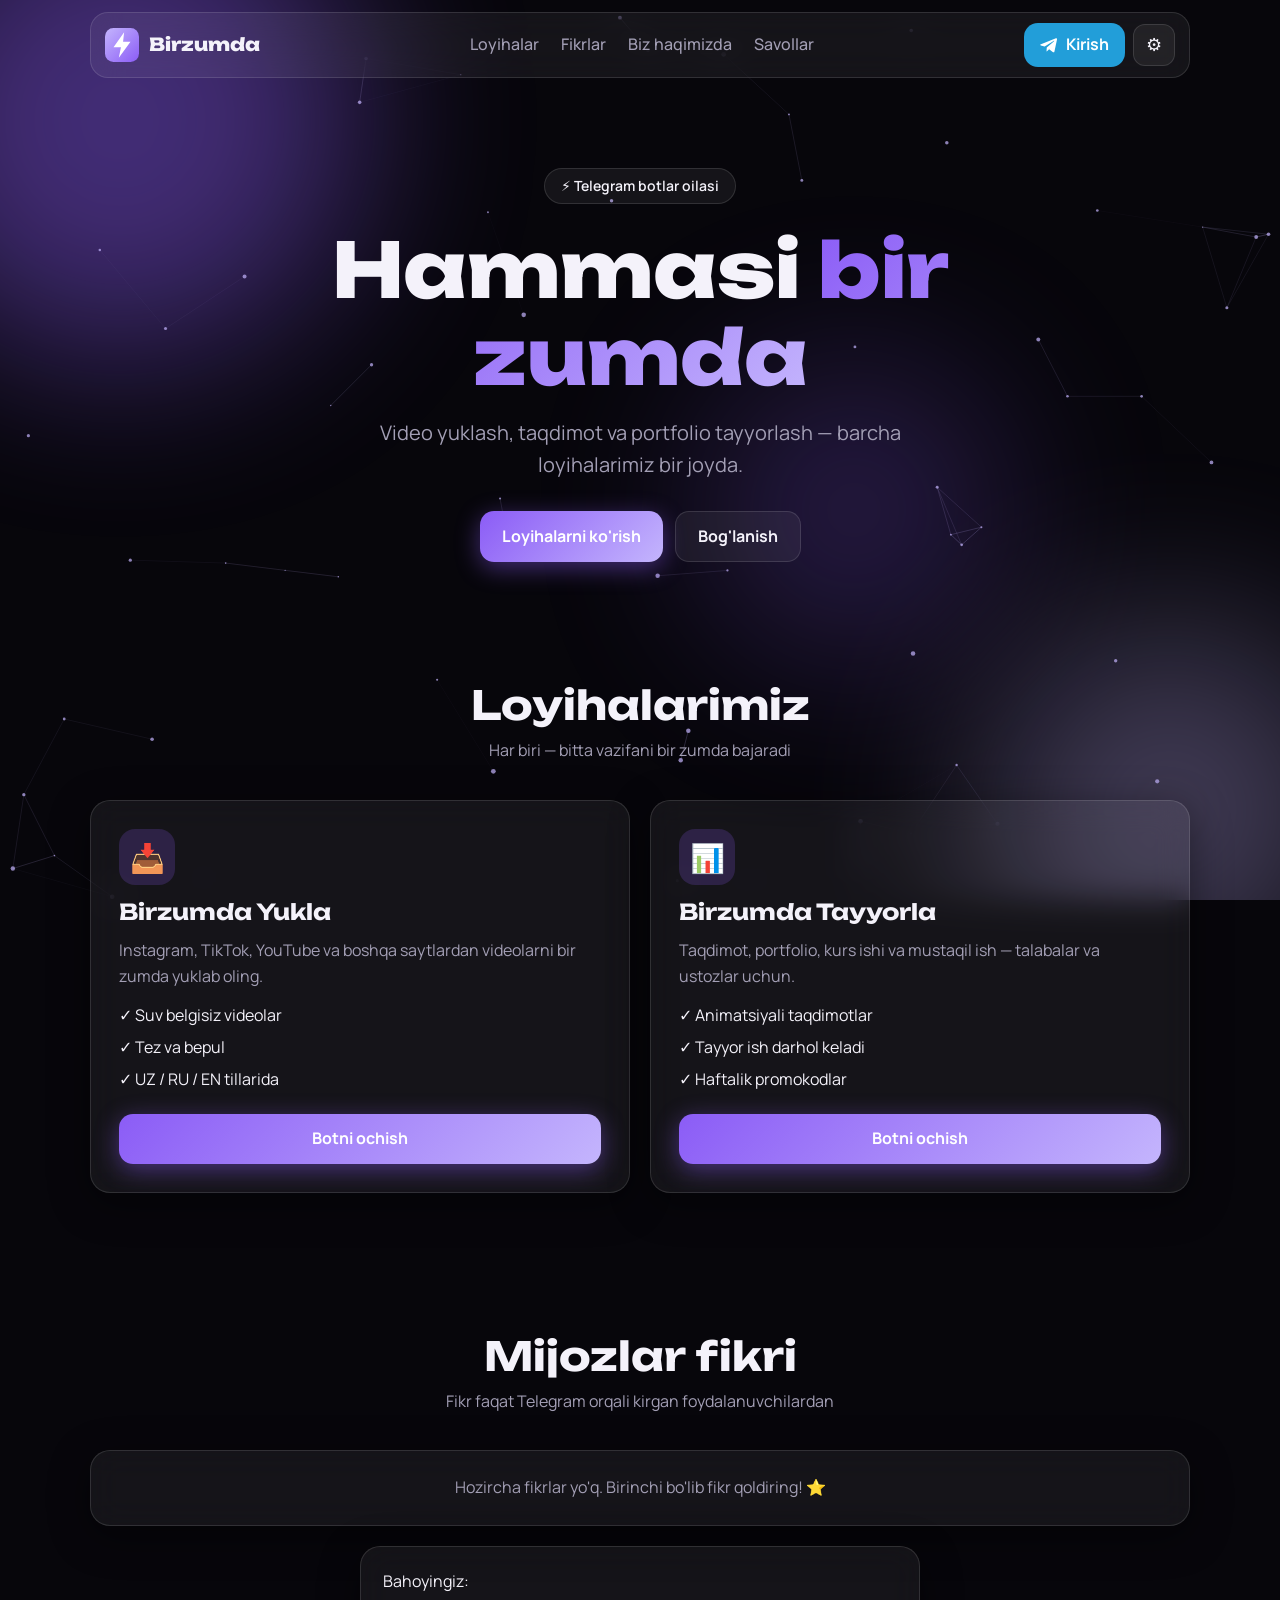
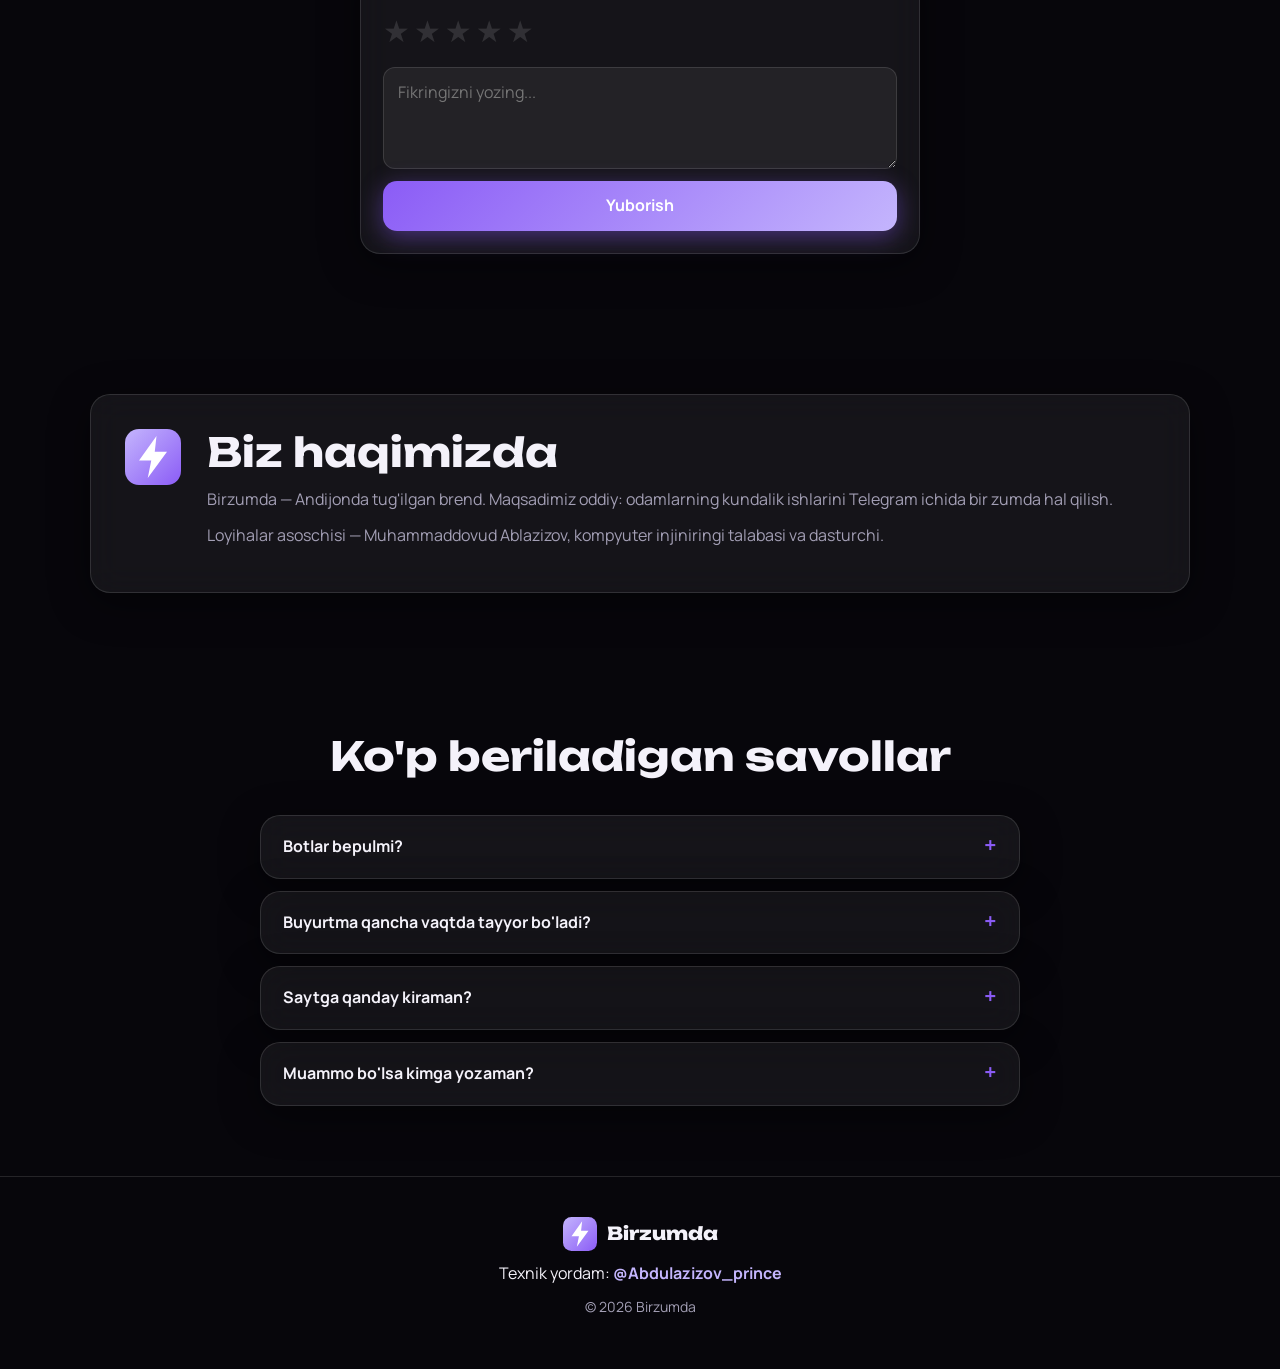
==== admin.html @ b6c90462 "2-bosqich: kabinet, admin panel, haqiqiy API, Telegram orqali kirish Co-Authored-By: Claude Opus 5.5" ====
<!DOCTYPE html>
<html lang="ru" data-theme="dark" data-accent="purple">
<head>
  <meta charset="UTF-8">
  <meta name="viewport" content="width=device-width, initial-scale=1.0">
  <meta name="robots" content="noindex">
  <title>Админ-панель — Birzumda</title>
  <link rel="icon" href="data:image/svg+xml,%3Csvg xmlns='http://www.w3.org/2000/svg' viewBox='0 0 64 64'%3E%3Crect width='64' height='64' rx='16' fill='%237c3aed'/%3E%3Cpath d='M36 8 16 36h14l-4 20 22-30H34z' fill='white'/%3E%3C/svg%3E">
  <link href="https://fonts.googleapis.com/css2?family=Unbounded:wght@600;800&family=Manrope:wght@400;500;700&display=swap" rel="stylesheet">
  <link rel="stylesheet" href="style.css">
</head>
<body>
  <div class="bg"><div class="blob b1"></div><div class="blob b2"></div></div>

  <header class="header">
    <a href="index.html" class="brand">
      <svg viewBox="0 0 64 64" class="logo-icon"><rect width="64" height="64" rx="16" fill="var(--accent)"/><path d="M36 8 16 36h14l-4 20 22-30H34z" fill="#fff"/></svg>
      <span>Admin</span>
    </a>
    <div class="header-actions">
      <button class="btn btn-ghost" id="refreshBtn">🔄</button>
      <a href="cabinet.html" class="btn btn-ghost">👤 Кабинет</a>
    </div>
  </header>

  <main class="page">
    <h1>🛠 Birzumda Tayyorla</h1>

    <section class="kpis">
      <div class="kpi glass"><span>👥 Пользователи</span><b id="users">—</b><small class="muted" id="usersToday"></small></div>
      <div class="kpi glass"><span>💰 Выручка</span><b id="revenue">—</b><small class="muted" id="revenueToday"></small></div>
      <div class="kpi glass"><span>📦 Заказы</span><b id="ordersTotal">—</b><small class="muted" id="ordersStatus"></small></div>
    </section>

    <section class="glass block">
      <h2>⭐ Отзывы на проверке</h2>
      <div id="reviews"></div>
    </section>

    <section class="glass block">
      <h2>📋 Последние заказы</h2>
      <div id="orders"></div>
    </section>

    <section class="glass block">
      <h2>🎟 Активные промокоды</h2>
      <div id="promos"></div>
      <p class="muted">Создавать промокоды — в боте: <code>/promo</code> или <code>/haftalik 15</code></p>
    </section>
  </main>

  <div class="toast" id="toast"></div>
  <script src="core.js"></script>
  <script src="admin.js"></script>
</body>
</html>
---- style.css ----
/* =========================================
   Birzumda — стили сайта
   ========================================= */

/* ---------- 1. Переменные: тема и цвет ---------- */
:root {
  --accent: #8b5cf6;      /* основной акцент */
  --accent-2: #c4b5fd;    /* светлый акцент для градиентов */
  --radius: 20px;
  --font-title: 'Unbounded', sans-serif;
  --font-text: 'Manrope', system-ui, sans-serif;
}

/* Акцентные цвета (меняются в настройках) */
[data-accent="purple"] { --accent: #8b5cf6; --accent-2: #c4b5fd; }
[data-accent="blue"]   { --accent: #3b82f6; --accent-2: #93c5fd; }
[data-accent="green"]  { --accent: #10b981; --accent-2: #6ee7b7; }
[data-accent="pink"]   { --accent: #ec4899; --accent-2: #f9a8d4; }

/* Тёмная тема */
[data-theme="dark"] {
  --bg: #07060b;
  --text: #f4f2fa;
  --muted: #a39fb5;
  --glass: rgba(255, 255, 255, 0.06);
  --glass-border: rgba(255, 255, 255, 0.12);
  --shadow: 0 10px 40px rgba(0, 0, 0, 0.45);
}

/* Светлая тема */
[data-theme="light"] {
  --bg: #f5f3fb;
  --text: #16121f;
  --muted: #5e5872;
  --glass: rgba(255, 255, 255, 0.6);
  --glass-border: rgba(255, 255, 255, 0.9);
  --shadow: 0 10px 40px rgba(60, 40, 120, 0.12);
}

/* ---------- 2. Базовые стили ---------- */
* { box-sizing: border-box; margin: 0; padding: 0; }
[hidden] { display: none !important; }
html { scroll-behavior: smooth; }
body {
  font-family: var(--font-text);
  background: var(--bg);
  color: var(--text);
  line-height: 1.6;
  overflow-x: hidden;
  transition: background .4s, color .4s;
}
a { color: inherit; text-decoration: none; }
button { font: inherit; color: inherit; cursor: pointer; border: none; background: none; }
h1, h2, h3 { font-family: var(--font-title); line-height: 1.15; }

/* ---------- 3. Загрузочный экран ---------- */
#loader {
  position: fixed; inset: 0; z-index: 100;
  display: flex; flex-direction: column; align-items: center; justify-content: center; gap: 24px;
  background: var(--bg);
  transition: opacity .5s, visibility .5s;
}
#loader.hide { opacity: 0; visibility: hidden; }
.loader-logo { display: flex; align-items: center; gap: 14px; font-family: var(--font-title); font-size: 28px; font-weight: 800; animation: pulse 1s ease-in-out infinite; }
.loader-bar { width: 160px; height: 4px; border-radius: 4px; background: var(--glass-border); overflow: hidden; }
.loader-bar i { display: block; height: 100%; width: 0; background: var(--accent); animation: load 1s ease forwards; }
@keyframes load { to { width: 100%; } }
@keyframes pulse { 50% { transform: scale(1.05); } }

/* ---------- 4. Анимированный фон ---------- */
.bg { position: fixed; inset: 0; z-index: -1; overflow: hidden; }
.blob {
  position: absolute; border-radius: 50%;
  filter: blur(90px); opacity: .45;
  background: var(--accent);
  animation: float 18s ease-in-out infinite;
}
.b1 { width: 480px; height: 480px; top: -120px; left: -120px; }
.b2 { width: 380px; height: 380px; bottom: -100px; right: -80px; background: var(--accent-2); animation-delay: -6s; opacity: .3; }
.b3 { width: 300px; height: 300px; top: 40%; left: 55%; animation-delay: -12s; opacity: .25; }
[data-theme="light"] .blob { opacity: .25; }
@keyframes float {
  0%, 100% { transform: translate(0, 0) scale(1); }
  33% { transform: translate(80px, 60px) scale(1.1); }
  66% { transform: translate(-60px, 40px) scale(.95); }
}
#particles { position: absolute; inset: 0; width: 100%; height: 100%; }

/* ---------- 5. Стекло (glassmorphism) ---------- */
.glass {
  background: var(--glass);
  border: 1px solid var(--glass-border);
  backdrop-filter: blur(16px);
  -webkit-backdrop-filter: blur(16px);
  border-radius: var(--radius);
  box-shadow: var(--shadow);
}

/* ---------- 6. Кнопки ---------- */
.btn {
  display: inline-flex; align-items: center; justify-content: center; gap: 8px;
  padding: 12px 22px; border-radius: 14px; font-weight: 700;
  transition: transform .2s, box-shadow .2s, background .2s;
}
.btn:hover { transform: translateY(-2px); }
.btn-primary {
  background: linear-gradient(135deg, var(--accent), var(--accent-2));
  color: #fff;
  box-shadow: 0 6px 24px color-mix(in srgb, var(--accent) 45%, transparent);
}
.btn-ghost { border: 1px solid var(--glass-border); background: var(--glass); }
.btn-tg { background: #229ed9; color: #fff; padding: 9px 16px; }
.btn.full { width: 100%; }
.icon-btn {
  width: 42px; height: 42px; border-radius: 12px; font-size: 18px;
  background: var(--glass); border: 1px solid var(--glass-border);
  display: grid; place-items: center;
  transition: transform .3s;
}
.icon-btn:hover { transform: rotate(45deg); }

/* ---------- 7. Шапка ---------- */
.header {
  position: sticky; top: 12px; z-index: 20;
  margin: 12px auto 0; width: min(1100px, calc(100% - 24px));
  display: flex; align-items: center; justify-content: space-between; gap: 12px;
  padding: 10px 14px;
  background: var(--glass); border: 1px solid var(--glass-border);
  backdrop-filter: blur(16px); -webkit-backdrop-filter: blur(16px);
  border-radius: 18px;
}
.brand { display: flex; align-items: center; gap: 10px; font-family: var(--font-title); font-weight: 800; font-size: 18px; }
.logo-icon { width: 34px; height: 34px; }
.logo-icon.big { width: 56px; height: 56px; }
.nav { display: flex; gap: 22px; font-weight: 500; color: var(--muted); }
.nav a:hover { color: var(--text); }
.header-actions { display: flex; align-items: center; gap: 8px; }

/* ---------- 8. Панель настроек ---------- */
.overlay { position: fixed; inset: 0; z-index: 30; background: rgba(0,0,0,.4); opacity: 0; visibility: hidden; transition: .3s; }
.overlay.show { opacity: 1; visibility: visible; }
.settings {
  position: fixed; top: 0; right: 0; z-index: 40;
  width: min(340px, 88vw); height: 100%;
  padding: 24px; display: flex; flex-direction: column; gap: 26px;
  background: var(--bg); border-left: 1px solid var(--glass-border);
  transform: translateX(100%); transition: transform .35s cubic-bezier(.2,.8,.2,1);
}
.settings.open { transform: translateX(0); }
.settings-head { display: flex; justify-content: space-between; align-items: center; }
.setting p { font-weight: 700; margin-bottom: 10px; color: var(--muted); font-size: 14px; text-transform: uppercase; letter-spacing: .05em; }
.segmented { display: flex; gap: 6px; padding: 4px; border-radius: 14px; background: var(--glass); border: 1px solid var(--glass-border); }
.segmented button { flex: 1; padding: 10px 6px; border-radius: 10px; font-weight: 600; font-size: 14px; transition: .2s; }
.segmented button.active { background: var(--accent); color: #fff; }
.colors { display: flex; gap: 12px; }
.colors button {
  width: 42px; height: 42px; border-radius: 50%; background: var(--c);
  border: 3px solid transparent; transition: transform .2s;
}
.colors button.active { border-color: var(--text); transform: scale(1.12); }

/* ---------- 9. Главный экран ---------- */
.hero { text-align: center; padding: 90px 20px 50px; max-width: 900px; margin: 0 auto; }
.badge { display: inline-block; padding: 6px 16px; border-radius: 99px; background: var(--glass); border: 1px solid var(--glass-border); font-weight: 600; font-size: 14px; }
.hero h1 { font-size: clamp(38px, 8vw, 76px); font-weight: 800; margin: 22px 0 16px; }
.grad { background: linear-gradient(135deg, var(--accent), var(--accent-2)); -webkit-background-clip: text; background-clip: text; color: transparent; }
.hero-sub { font-size: clamp(16px, 2.4vw, 20px); color: var(--muted); max-width: 600px; margin: 0 auto 30px; }
.hero-cta { display: flex; gap: 12px; justify-content: center; flex-wrap: wrap; }

.stats { display: grid; grid-template-columns: repeat(3, 1fr); gap: 14px; margin-top: 54px; }
.stat { padding: 20px 10px; }
.stat b { display: block; font-family: var(--font-title); font-size: clamp(22px, 4vw, 34px); color: var(--accent-2); }
[data-theme="light"] .stat b { color: var(--accent); }
.stat span { color: var(--muted); font-size: 14px; }

/* ---------- 10. Секции ---------- */
.section { width: min(1100px, calc(100% - 32px)); margin: 0 auto; padding: 70px 0; }
.section h2 { font-size: clamp(26px, 4.5vw, 40px); text-align: center; }
.section-sub { text-align: center; color: var(--muted); margin: 10px 0 36px; }

/* ---------- 11. Карточки ботов ---------- */
.cards { display: grid; grid-template-columns: repeat(auto-fit, minmax(300px, 1fr)); gap: 20px; }
.card { padding: 28px; display: flex; flex-direction: column; gap: 14px; transition: transform .35s, box-shadow .35s, border-color .35s; }
.card:hover {
  transform: translateY(-6px);
  border-color: color-mix(in srgb, var(--accent) 60%, transparent);
  box-shadow: 0 16px 50px color-mix(in srgb, var(--accent) 30%, transparent);
}
.card-top { display: flex; justify-content: space-between; align-items: center; }
.card-icon { width: 56px; height: 56px; border-radius: 16px; display: grid; place-items: center; font-size: 28px; background: color-mix(in srgb, var(--accent) 20%, transparent); }
.card h3 { font-size: 22px; }
.card > p { color: var(--muted); }
.features { list-style: none; display: grid; gap: 6px; margin-bottom: 8px; }

/* Статус бота */
.status { display: inline-flex; align-items: center; gap: 7px; font-size: 13px; font-weight: 600; padding: 5px 12px; border-radius: 99px; background: var(--glass); border: 1px solid var(--glass-border); }
.status em { font-style: normal; }
.status i { width: 8px; height: 8px; border-radius: 50%; background: #9ca3af; }
.status.online i { background: #22c55e; box-shadow: 0 0 0 0 #22c55e; animation: ping 1.6s infinite; }
.status.offline i { background: #ef4444; }
@keyframes ping { 0% { box-shadow: 0 0 0 0 rgba(34,197,94,.6); } 100% { box-shadow: 0 0 0 10px rgba(34,197,94,0); } }

/* ---------- 12. Отзывы ---------- */
.reviews { display: grid; grid-template-columns: repeat(auto-fit, minmax(260px, 1fr)); gap: 16px; margin-bottom: 20px; }
.review { padding: 20px; }
.review-head { display: flex; align-items: center; gap: 10px; margin-bottom: 8px; }
.avatar { width: 38px; height: 38px; border-radius: 50%; display: grid; place-items: center; font-weight: 800; color: #fff; background: linear-gradient(135deg, var(--accent), var(--accent-2)); }
.stars { color: #fbbf24; letter-spacing: 2px; }
.empty { text-align: center; color: var(--muted); padding: 24px; grid-column: 1 / -1; }
.review-form { max-width: 560px; margin: 0 auto; padding: 22px; display: grid; gap: 12px; }
.stars-input { display: flex; gap: 4px; }
.stars-input button { font-size: 30px; color: var(--glass-border); transition: transform .15s, color .15s; }
.stars-input button.on { color: #fbbf24; }
.stars-input button:hover { transform: scale(1.2); }
textarea {
  width: 100%; padding: 12px 14px; border-radius: 12px; resize: vertical;
  font: inherit; color: var(--text);
  background: var(--glass); border: 1px solid var(--glass-border);
}
textarea:focus { outline: 2px solid var(--accent); }

/* ---------- 13. О нас ---------- */
.about { display: flex; gap: 26px; padding: 34px; align-items: flex-start; }
.about h2 { text-align: left; margin-bottom: 12px; }
.about p { color: var(--muted); margin-bottom: 10px; }

/* ---------- 14. FAQ ---------- */
.faq { max-width: 760px; margin: 36px auto 0; display: grid; gap: 12px; }
.faq details { padding: 18px 22px; }
.faq summary { font-weight: 700; cursor: pointer; list-style: none; display: flex; justify-content: space-between; gap: 10px; }
.faq summary::after { content: '+'; font-size: 22px; line-height: 1; color: var(--accent); transition: transform .3s; }
.faq details[open] summary::after { transform: rotate(45deg); }
.faq details p { color: var(--muted); margin-top: 10px; }

/* ---------- 15. Подвал ---------- */
.footer { text-align: center; padding: 40px 20px 50px; display: grid; gap: 10px; justify-items: center; border-top: 1px solid var(--glass-border); }
.footer a { color: var(--accent-2); font-weight: 700; }
[data-theme="light"] .footer a { color: var(--accent); }
.muted { color: var(--muted); font-size: 14px; }

/* ---------- 16. Уведомление (toast) ---------- */
.toast {
  position: fixed; left: 50%; bottom: 24px; z-index: 60;
  transform: translate(-50%, 120px);
  padding: 12px 20px; border-radius: 14px; max-width: 90vw;
  background: var(--text); color: var(--bg); font-weight: 600;
  transition: transform .35s;
}
.toast:not(.show) { visibility: hidden; }
.toast.show { transform: translate(-50%, 0); }

/* ---------- 17. Анимация появления при прокрутке ---------- */
.reveal { opacity: 0; transform: translateY(30px); transition: opacity .7s ease, transform .7s ease; }
.reveal.visible { opacity: 1; transform: none; }

/* ---------- 18. Телефоны ---------- */
@media (max-width: 760px) {
  .nav { display: none; }
  .btn-tg span { display: none; }
  .stats { grid-template-columns: 1fr; }
  .about { flex-direction: column; padding: 24px; }
  .hero { padding-top: 60px; }
}


/* ---------- 19. Кабинет и админ-панель ---------- */
.page { width: min(900px, calc(100% - 32px)); margin: 30px auto 60px; display: grid; gap: 18px; }
.page h1 { font-size: clamp(24px, 5vw, 34px); }
.page h2 { font-size: 20px; margin-bottom: 12px; }
.profile { display: flex; align-items: center; gap: 18px; padding: 24px; }
.avatar.big { width: 64px; height: 64px; font-size: 26px; flex-shrink: 0; }
.notice { padding: 18px 22px; display: flex; gap: 14px; align-items: center; justify-content: space-between; flex-wrap: wrap; }
.kpis { display: grid; grid-template-columns: repeat(auto-fit, minmax(220px, 1fr)); gap: 14px; }
.kpi { padding: 20px; display: grid; gap: 6px; align-content: start; }
.kpi > span { color: var(--muted); font-weight: 600; }
.kpi b { font-family: var(--font-title); font-size: 24px; }
.kpi small { font-size: 13px; }
.block { padding: 22px; }
.copy-row { display: flex; gap: 8px; margin: 14px 0; }
.copy-row input {
  flex: 1; min-width: 0; padding: 12px 14px; border-radius: 12px; font: inherit; color: var(--text);
  background: var(--glass); border: 1px solid var(--glass-border);
}
.btn.small { padding: 8px 14px; font-size: 14px; }
.order-row { display: flex; justify-content: space-between; align-items: center; gap: 12px; padding: 14px 0; border-bottom: 1px solid var(--glass-border); }
.order-row:last-child { border-bottom: none; }
.order-row p { font-size: 14px; }
.pill { white-space: nowrap; font-size: 13px; font-weight: 700; padding: 6px 12px; border-radius: 99px; background: var(--glass); border: 1px solid var(--glass-border); }
.pill.st-done { color: #22c55e; }
.pill.st-rejected { color: #ef4444; }
.pill.st-work { color: #f59e0b; }
code { font-family: ui-monospace, monospace; background: color-mix(in srgb, var(--accent) 18%, transparent); padding: 2px 8px; border-radius: 8px; }
.tg-login { display: flex; align-items: center; }
@media (max-width: 560px) {
  .order-row { flex-direction: column; align-items: flex-start; }
  .header .btn-ghost { padding: 9px 12px; }
}

/* Если человек отключил анимации в системе */
@media (prefers-reduced-motion: reduce) {
  *, *::before, *::after { animation: none !important; transition: none !important; }
  .reveal { opacity: 1; transform: none; }
}
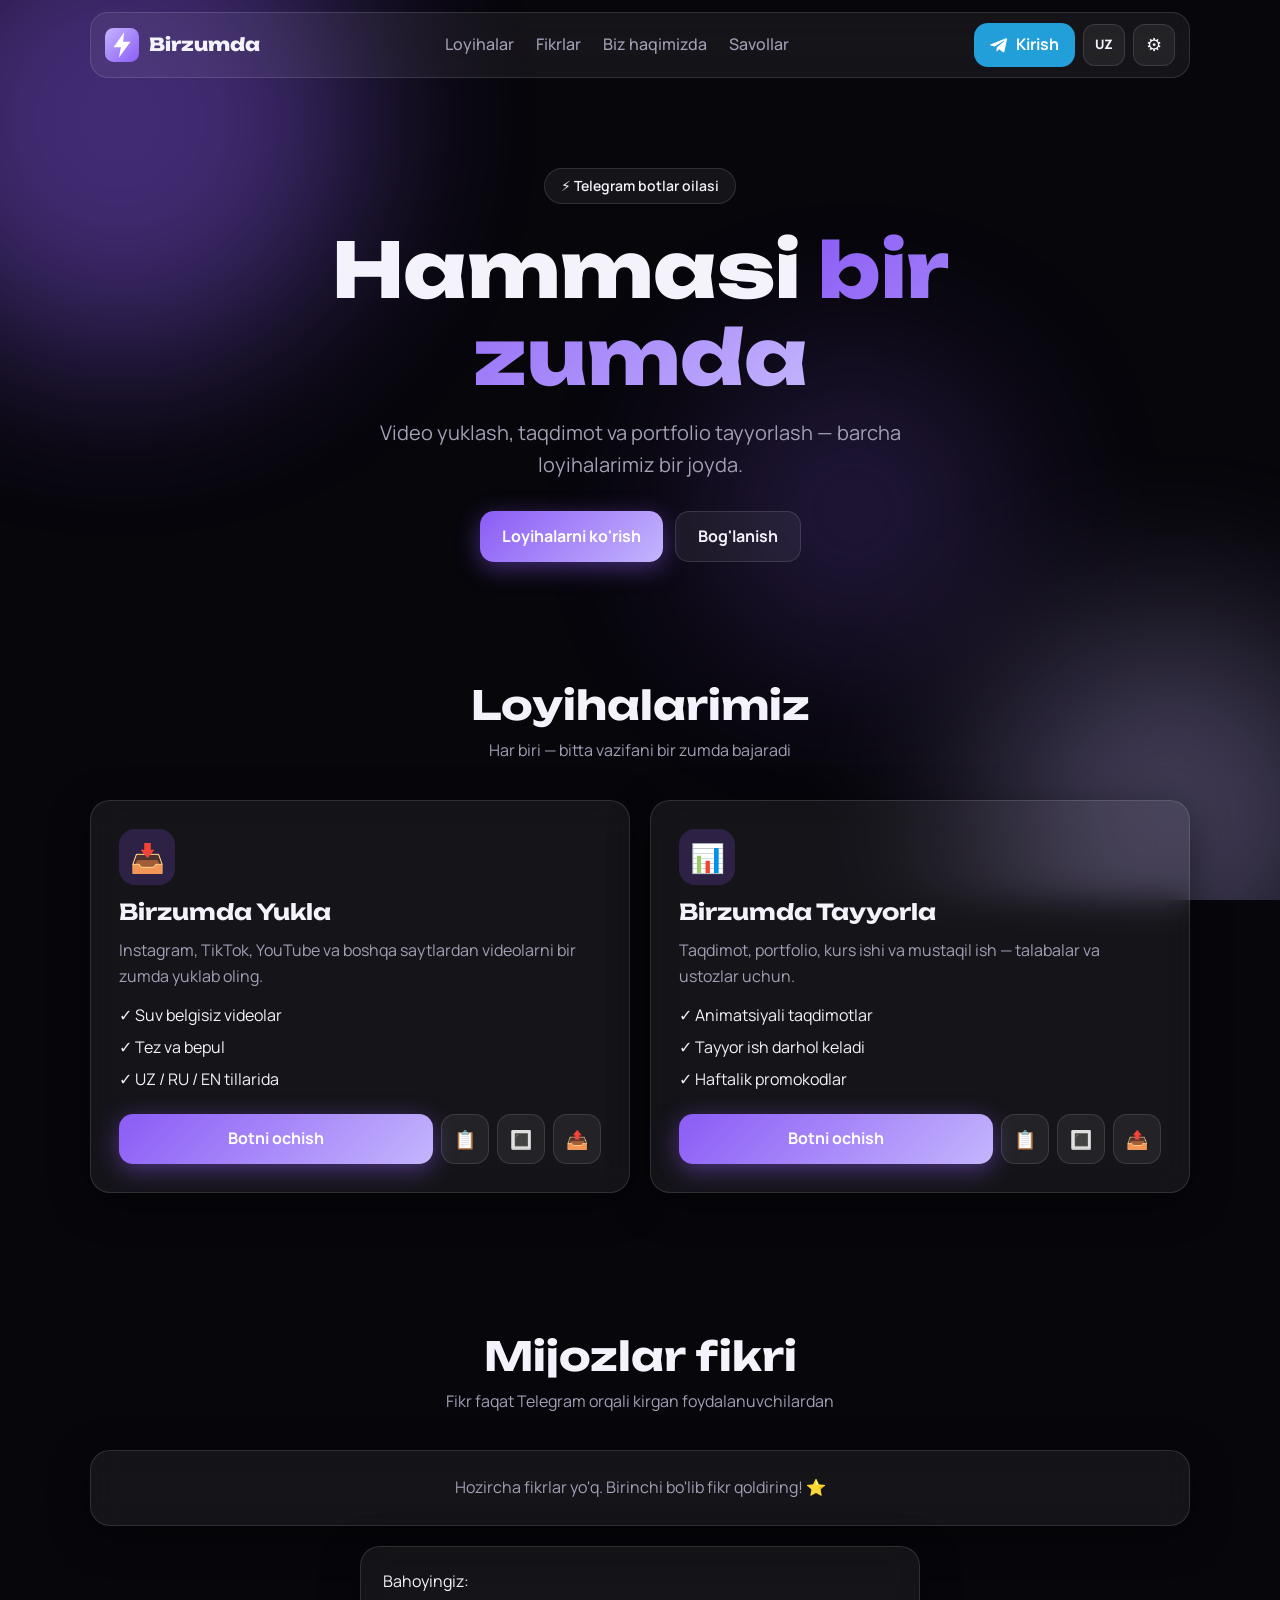
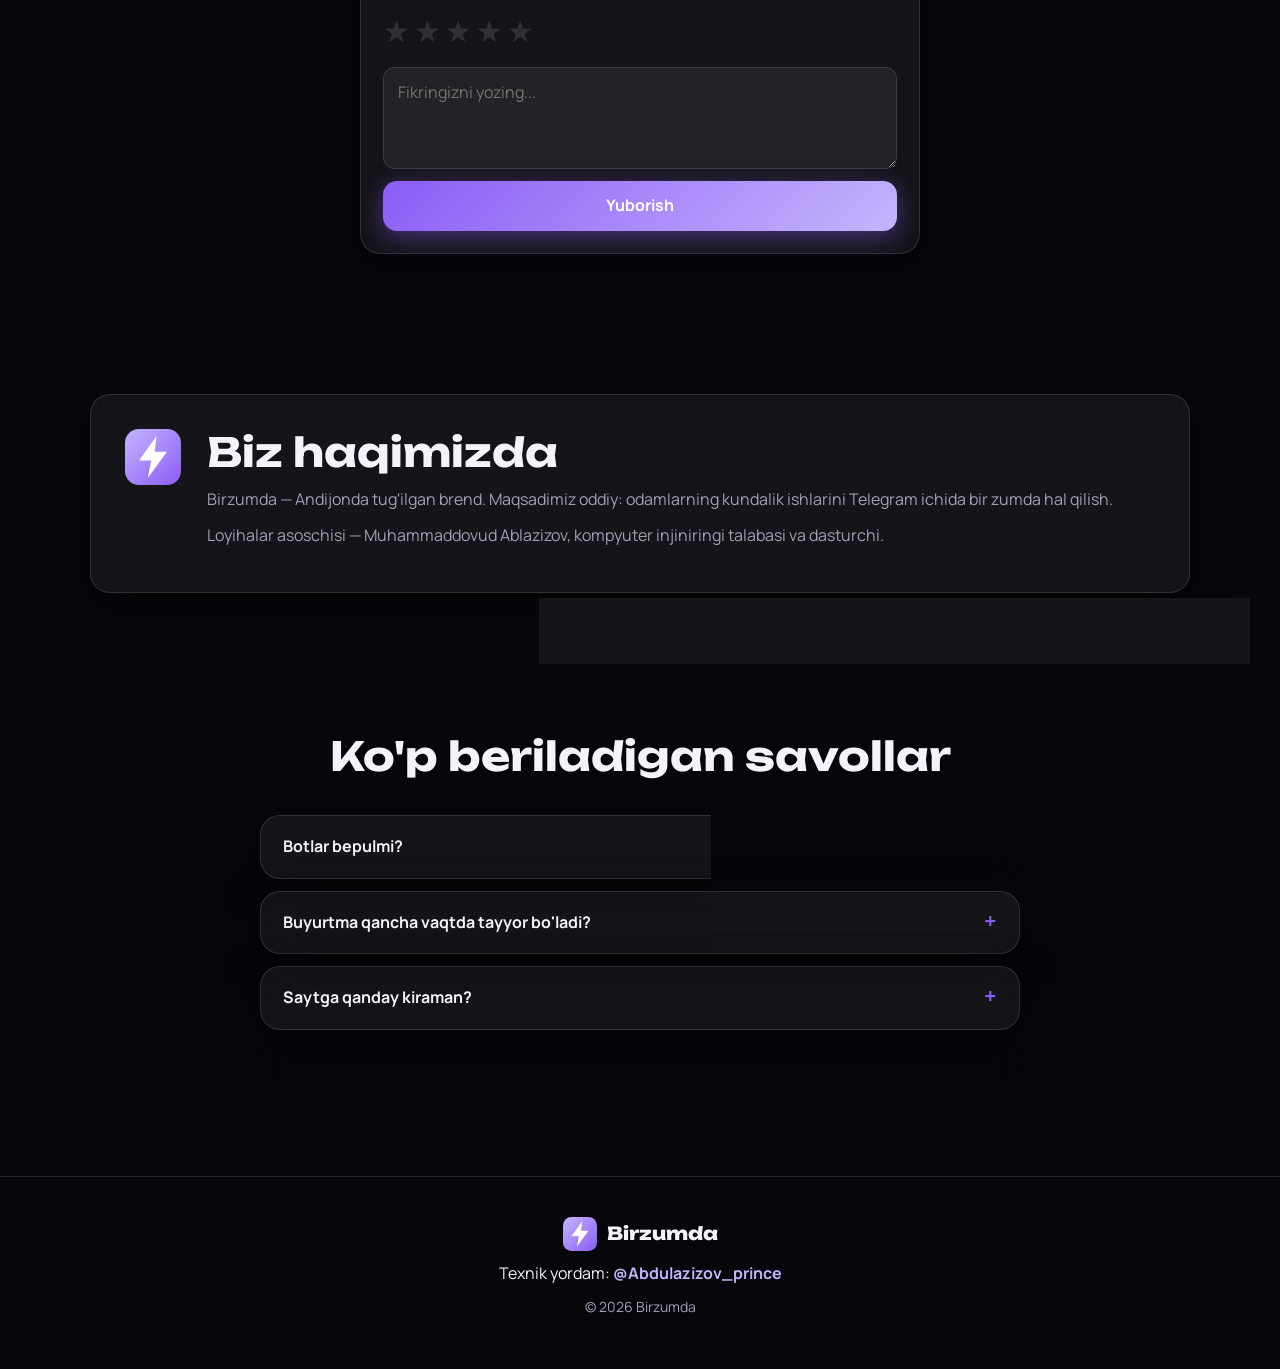
==== commit 72dd06bc: "8 ta jonli mavzu, bosish animatsiyalari, Zumik maskot, foydali tugmalar Co-Authored-By: Claude Opus " ====
--- a/admin.html
+++ b/admin.html
@@ -1,5 +1,5 @@
 <!DOCTYPE html>
-<html lang="ru" data-theme="dark" data-accent="purple">
+<html lang="ru" data-theme="kosmos" data-accent="auto">
 <head>
   <meta charset="UTF-8">
   <meta name="viewport" content="width=device-width, initial-scale=1.0">
--- a/style.css
+++ b/style.css
@@ -2,40 +2,54 @@
    Birzumda — стили сайта
    ========================================= */
 
-/* ---------- 1. Переменные: тема и цвет ---------- */
+/* ---------- 1. Переменные: 8 тем + акцентный цвет ---------- */
 :root {
-  --accent: #8b5cf6;      /* основной акцент */
-  --accent-2: #c4b5fd;    /* светлый акцент для градиентов */
   --radius: 20px;
   --font-title: 'Unbounded', sans-serif;
   --font-text: 'Manrope', system-ui, sans-serif;
 }
 
-/* Акцентные цвета (меняются в настройках) */
+/* Тёмные темы: общие значения */
+[data-theme="kosmos"], [data-theme="okean"], [data-theme="neon"], [data-theme="qish"],
+[data-theme="lava"], [data-theme="orman"] {
+  --text: #f4f2fa; --muted: #a39fb5;
+  --glass: rgba(255, 255, 255, 0.06); --glass-border: rgba(255, 255, 255, 0.12);
+  --shadow: 0 10px 40px rgba(0, 0, 0, 0.45);
+  --strong: var(--accent-2); --blob-op: .45;
+  color-scheme: dark;
+}
+/* Светлые темы: общие значения */
+[data-theme="light"], [data-theme="sakura"] {
+  --glass: rgba(255, 255, 255, 0.6); --glass-border: rgba(255, 255, 255, 0.9);
+  --strong: var(--accent); --blob-op: .25;
+  color-scheme: light;
+}
+
+/* 1 Kosmos — звёзды и созвездия */
+[data-theme="kosmos"] { --bg: #07060b; --accent: #8b5cf6; --accent-2: #c4b5fd; }
+/* 2 Kunduzgi — светлая, пузырьки */
+[data-theme="light"]  { --bg: #f5f3fb; --text: #16121f; --muted: #5e5872; --accent: #7c3aed; --accent-2: #a78bfa;
+                        --shadow: 0 10px 40px rgba(60, 40, 120, 0.12); }
+/* 3 Okean — пузырьки поднимаются */
+[data-theme="okean"]  { --bg: #021420; --accent: #06b6d4; --accent-2: #67e8f9; --muted: #8fb3c4; }
+/* 4 Neon — ретро-сетка */
+[data-theme="neon"]   { --bg: #0a0014; --accent: #ff2bd6; --accent-2: #22d3ee; --muted: #b09ac4; }
+/* 5 Qish — падает снег */
+[data-theme="qish"]   { --bg: #0b1220; --accent: #60a5fa; --accent-2: #dbeafe; --muted: #9fb0c8; }
+/* 6 Lava — летят искры */
+[data-theme="lava"]   { --bg: #120604; --accent: #f97316; --accent-2: #fbbf24; --muted: #c4a493; }
+/* 7 O'rmon — светлячки */
+[data-theme="orman"]  { --bg: #04110a; --accent: #22c55e; --accent-2: #bef264; --muted: #96b8a2; }
+/* 8 Sakura — падают лепестки */
+[data-theme="sakura"] { --bg: #fff1f5; --text: #3b0a1e; --muted: #8a5a6c; --accent: #ec4899; --accent-2: #f9a8d4;
+                        --shadow: 0 10px 40px rgba(190, 24, 93, 0.12); }
+
+/* Свой акцентный цвет (если выбран не «Avto») — перекрывает цвет темы */
 [data-accent="purple"] { --accent: #8b5cf6; --accent-2: #c4b5fd; }
 [data-accent="blue"]   { --accent: #3b82f6; --accent-2: #93c5fd; }
 [data-accent="green"]  { --accent: #10b981; --accent-2: #6ee7b7; }
 [data-accent="pink"]   { --accent: #ec4899; --accent-2: #f9a8d4; }
-
-/* Тёмная тема */
-[data-theme="dark"] {
-  --bg: #07060b;
-  --text: #f4f2fa;
-  --muted: #a39fb5;
-  --glass: rgba(255, 255, 255, 0.06);
-  --glass-border: rgba(255, 255, 255, 0.12);
-  --shadow: 0 10px 40px rgba(0, 0, 0, 0.45);
-}
-
-/* Светлая тема */
-[data-theme="light"] {
-  --bg: #f5f3fb;
-  --text: #16121f;
-  --muted: #5e5872;
-  --glass: rgba(255, 255, 255, 0.6);
-  --glass-border: rgba(255, 255, 255, 0.9);
-  --shadow: 0 10px 40px rgba(60, 40, 120, 0.12);
-}
+[data-accent="gold"]   { --accent: #f59e0b; --accent-2: #fde68a; }
 
 /* ---------- 2. Базовые стили ---------- */
 * { box-sizing: border-box; margin: 0; padding: 0; }
@@ -71,14 +85,13 @@
 .bg { position: fixed; inset: 0; z-index: -1; overflow: hidden; }
 .blob {
   position: absolute; border-radius: 50%;
-  filter: blur(90px); opacity: .45;
+  filter: blur(90px); opacity: var(--blob-op);
   background: var(--accent);
   animation: float 18s ease-in-out infinite;
 }
 .b1 { width: 480px; height: 480px; top: -120px; left: -120px; }
-.b2 { width: 380px; height: 380px; bottom: -100px; right: -80px; background: var(--accent-2); animation-delay: -6s; opacity: .3; }
-.b3 { width: 300px; height: 300px; top: 40%; left: 55%; animation-delay: -12s; opacity: .25; }
-[data-theme="light"] .blob { opacity: .25; }
+.b2 { width: 380px; height: 380px; bottom: -100px; right: -80px; background: var(--accent-2); animation-delay: -6s; opacity: calc(var(--blob-op) * .7); }
+.b3 { width: 300px; height: 300px; top: 40%; left: 55%; animation-delay: -12s; opacity: calc(var(--blob-op) * .5); }
 @keyframes float {
   0%, 100% { transform: translate(0, 0) scale(1); }
   33% { transform: translate(80px, 60px) scale(1.1); }
@@ -169,8 +182,7 @@
 
 .stats { display: grid; grid-template-columns: repeat(3, 1fr); gap: 14px; margin-top: 54px; }
 .stat { padding: 20px 10px; }
-.stat b { display: block; font-family: var(--font-title); font-size: clamp(22px, 4vw, 34px); color: var(--accent-2); }
-[data-theme="light"] .stat b { color: var(--accent); }
+.stat b { display: block; font-family: var(--font-title); font-size: clamp(22px, 4vw, 34px); color: var(--strong); }
 .stat span { color: var(--muted); font-size: 14px; }
 
 /* ---------- 10. Секции ---------- */
@@ -234,8 +246,7 @@
 
 /* ---------- 15. Подвал ---------- */
 .footer { text-align: center; padding: 40px 20px 50px; display: grid; gap: 10px; justify-items: center; border-top: 1px solid var(--glass-border); }
-.footer a { color: var(--accent-2); font-weight: 700; }
-[data-theme="light"] .footer a { color: var(--accent); }
+.footer a { color: var(--strong); font-weight: 700; }
 .muted { color: var(--muted); font-size: 14px; }
 
 /* ---------- 16. Уведомление (toast) ---------- */
@@ -296,6 +307,136 @@
   .header .btn-ghost { padding: 9px 12px; }
 }
 
+
+/* ---------- 20. Анимации нажатий ---------- */
+.btn, .icon-btn, .card, .segmented button, .theme-card, .colors button, .bnav a, .mini-btn { position: relative; overflow: hidden; -webkit-tap-highlight-color: transparent; }
+.btn:active, .icon-btn:active, .mini-btn:active, .segmented button:active, .bnav a:active { transform: scale(.94); }
+.theme-card:active, .colors button:active { transform: scale(.92); }
+.ripple {
+  position: absolute; border-radius: 50%; pointer-events: none;
+  width: 20px; height: 20px; margin: -10px 0 0 -10px;
+  background: currentColor; opacity: .35;
+  animation: ripple .6s ease-out forwards;
+}
+@keyframes ripple { to { transform: scale(var(--s, 18)); opacity: 0; } }
+.spark {
+  position: fixed; z-index: 90; width: 7px; height: 7px; border-radius: 50%; pointer-events: none;
+  background: var(--accent-2); box-shadow: 0 0 8px var(--accent);
+  animation: spark .55s ease-out forwards;
+}
+@keyframes spark { to { transform: translate(var(--dx), var(--dy)) scale(.2); opacity: 0; } }
+.stars-input button.pop { animation: pop .35s ease; }
+@keyframes pop { 50% { transform: scale(1.5) rotate(-12deg); } }
+.faq details[open] p { animation: fadeDown .35s ease; }
+@keyframes fadeDown { from { opacity: 0; transform: translateY(-6px); } }
+.toast.show { animation: toastIn .4s cubic-bezier(.2,1.4,.4,1); }
+@keyframes toastIn { from { transform: translate(-50%, 40px) scale(.9); } }
+
+/* смена темы — круг от места нажатия */
+::view-transition-old(root), ::view-transition-new(root) { animation: none; mix-blend-mode: normal; }
+::view-transition-new(root) { animation: reveal-circle .7s ease-in-out; }
+@keyframes reveal-circle {
+  from { clip-path: circle(0 at var(--vx, 50%) var(--vy, 50%)); }
+  to   { clip-path: circle(150% at var(--vx, 50%) var(--vy, 50%)); }
+}
+
+/* 3D-наклон карточек (только мышь) */
+@media (hover: hover) {
+  .card.tilt { transform: perspective(900px) rotateX(var(--rx, 0)) rotateY(var(--ry, 0)) translateY(-6px); transition: transform .1s; }
+}
+
+/* ---------- 21. Полоса прокрутки и кнопка «наверх» ---------- */
+.progress { position: fixed; top: 0; left: 0; height: 3px; width: 100%; z-index: 50; transform-origin: 0 50%; transform: scaleX(0);
+  background: linear-gradient(90deg, var(--accent), var(--accent-2)); }
+.totop {
+  position: fixed; right: 18px; bottom: 22px; z-index: 25; width: 52px; height: 52px; border-radius: 50%;
+  display: grid; place-items: center; font-size: 20px; color: var(--text);
+  background: var(--glass); border: 1px solid var(--glass-border); backdrop-filter: blur(14px); -webkit-backdrop-filter: blur(14px);
+  opacity: 0; transform: translateY(20px) scale(.8); transition: opacity .3s, transform .3s; pointer-events: none;
+}
+.totop.show { opacity: 1; transform: none; pointer-events: auto; }
+.totop svg { position: absolute; inset: 0; transform: rotate(-90deg); }
+.totop circle { fill: none; stroke: var(--accent); stroke-width: 3; stroke-linecap: round; stroke-dasharray: 151; stroke-dashoffset: 151; }
+
+/* ---------- 22. Нижнее меню (телефон) ---------- */
+.bnav { display: none; }
+@media (max-width: 760px) {
+  body { padding-bottom: 84px; }
+  .bnav {
+    position: fixed; left: 10px; right: 10px; bottom: 10px; z-index: 26;
+    display: grid; grid-template-columns: repeat(4, 1fr); padding: 6px;
+    background: var(--glass); border: 1px solid var(--glass-border); border-radius: 20px;
+    backdrop-filter: blur(18px); -webkit-backdrop-filter: blur(18px); box-shadow: var(--shadow);
+  }
+  .bnav a { display: grid; justify-items: center; gap: 2px; padding: 6px 2px; border-radius: 14px; font-size: 11px; font-weight: 700; color: var(--muted); transition: .25s; }
+  .bnav a i { font-style: normal; font-size: 20px; transition: transform .3s cubic-bezier(.2,1.6,.4,1); }
+  .bnav a.active { color: var(--text); background: color-mix(in srgb, var(--accent) 22%, transparent); }
+  .bnav a.active i { transform: translateY(-2px) scale(1.15); }
+  .totop { bottom: 96px; }
+}
+
+/* ---------- 23. Мини-кнопки в карточках ---------- */
+.card-actions { display: flex; gap: 8px; }
+.card-actions .btn { flex: 1; }
+.mini-btn {
+  width: 48px; flex-shrink: 0; border-radius: 14px; font-size: 18px;
+  background: var(--glass); border: 1px solid var(--glass-border); transition: transform .2s, background .2s;
+}
+.mini-btn:hover { background: color-mix(in srgb, var(--accent) 20%, transparent); }
+.lang-btn { font-weight: 800; font-size: 13px; }
+
+/* ---------- 24. Окно (QR-код) ---------- */
+.modal { position: fixed; inset: 0; z-index: 70; display: grid; place-items: center; padding: 20px; background: rgba(0,0,0,.55);
+  opacity: 0; visibility: hidden; transition: .3s; }
+.modal.show { opacity: 1; visibility: visible; }
+.modal-box { width: min(340px, 100%); padding: 26px; text-align: center; display: grid; gap: 14px; justify-items: center;
+  background: var(--bg); transform: scale(.85) translateY(20px); transition: transform .4s cubic-bezier(.2,1.4,.4,1); }
+.modal.show .modal-box { transform: none; }
+.qr { background: #fff; padding: 12px; border-radius: 16px; min-height: 100px; display: grid; place-items: center; }
+.qr img, .qr canvas { display: block; width: 200px; height: 200px; }
+
+/* ---------- 25. Выбор темы в настройках ---------- */
+.settings { overflow-y: auto; }
+.themes { display: grid; grid-template-columns: repeat(2, 1fr); gap: 10px; }
+.theme-card {
+  height: 64px; border-radius: 14px; padding: 8px 10px; text-align: left; color: #fff;
+  display: flex; align-items: flex-end; font-weight: 700; font-size: 13px; text-shadow: 0 1px 4px rgba(0,0,0,.5);
+  background: var(--prev); border: 2px solid transparent; transition: transform .2s, border-color .2s;
+}
+.theme-card.active { border-color: var(--text); transform: scale(1.03); }
+.theme-card .em { position: absolute; top: 6px; right: 8px; font-size: 18px; }
+.colors .auto { background: conic-gradient(#8b5cf6, #06b6d4, #22c55e, #f59e0b, #ec4899, #8b5cf6); }
+.colors button { position: relative; }
+.colors .auto::after { content: 'A'; position: absolute; inset: 0; display: grid; place-items: center; font-weight: 800; color: #fff; font-size: 14px; }
+.reset-btn { color: var(--muted); font-weight: 600; text-decoration: underline; justify-self: start; }
+
+/* ---------- 26. Маскот Zumik ---------- */
+.mascot {
+  position: fixed; left: 0; top: 0; z-index: 15; width: 64px; height: 64px; cursor: pointer;
+  will-change: transform; filter: drop-shadow(0 6px 14px color-mix(in srgb, var(--accent) 55%, transparent));
+}
+.mascot svg { width: 100%; height: 100%; transition: transform .3s; }
+.mascot.flip svg { transform: scaleX(-1); }
+.mascot.spin svg { animation: spin .8s cubic-bezier(.3,1.4,.5,1); }
+@keyframes spin { to { transform: rotate(360deg) scale(1.1); } }
+.mascot .wing { transform-origin: 30px 30px; animation: flap .25s ease-in-out infinite alternate; }
+@keyframes flap { to { transform: scaleY(.55); } }
+.mascot .eye { animation: blink 4s infinite; transform-origin: center; transform-box: fill-box; }
+@keyframes blink { 0%, 92%, 100% { transform: scaleY(1); } 95% { transform: scaleY(.1); } }
+.bubble {
+  position: fixed; z-index: 16; max-width: 220px; padding: 8px 12px; border-radius: 14px 14px 14px 4px;
+  font-size: 13px; font-weight: 700; background: var(--text); color: var(--bg); pointer-events: none;
+  animation: bubble 2.6s ease forwards;
+}
+@keyframes bubble { 0% { opacity: 0; transform: translateY(8px) scale(.8); } 12%, 85% { opacity: 1; transform: none; } 100% { opacity: 0; } }
+.trail { position: fixed; z-index: 14; width: 6px; height: 6px; border-radius: 50%; pointer-events: none; background: var(--accent-2);
+  animation: trail .8s linear forwards; }
+@keyframes trail { to { transform: scale(0); opacity: 0; } }
+
+/* Лёгкий режим: без живого фона */
+.lite .blob { animation: none; }
+.lite #particles { display: none; }
+
 /* Если человек отключил анимации в системе */
 @media (prefers-reduced-motion: reduce) {
   *, *::before, *::after { animation: none !important; transition: none !important; }
